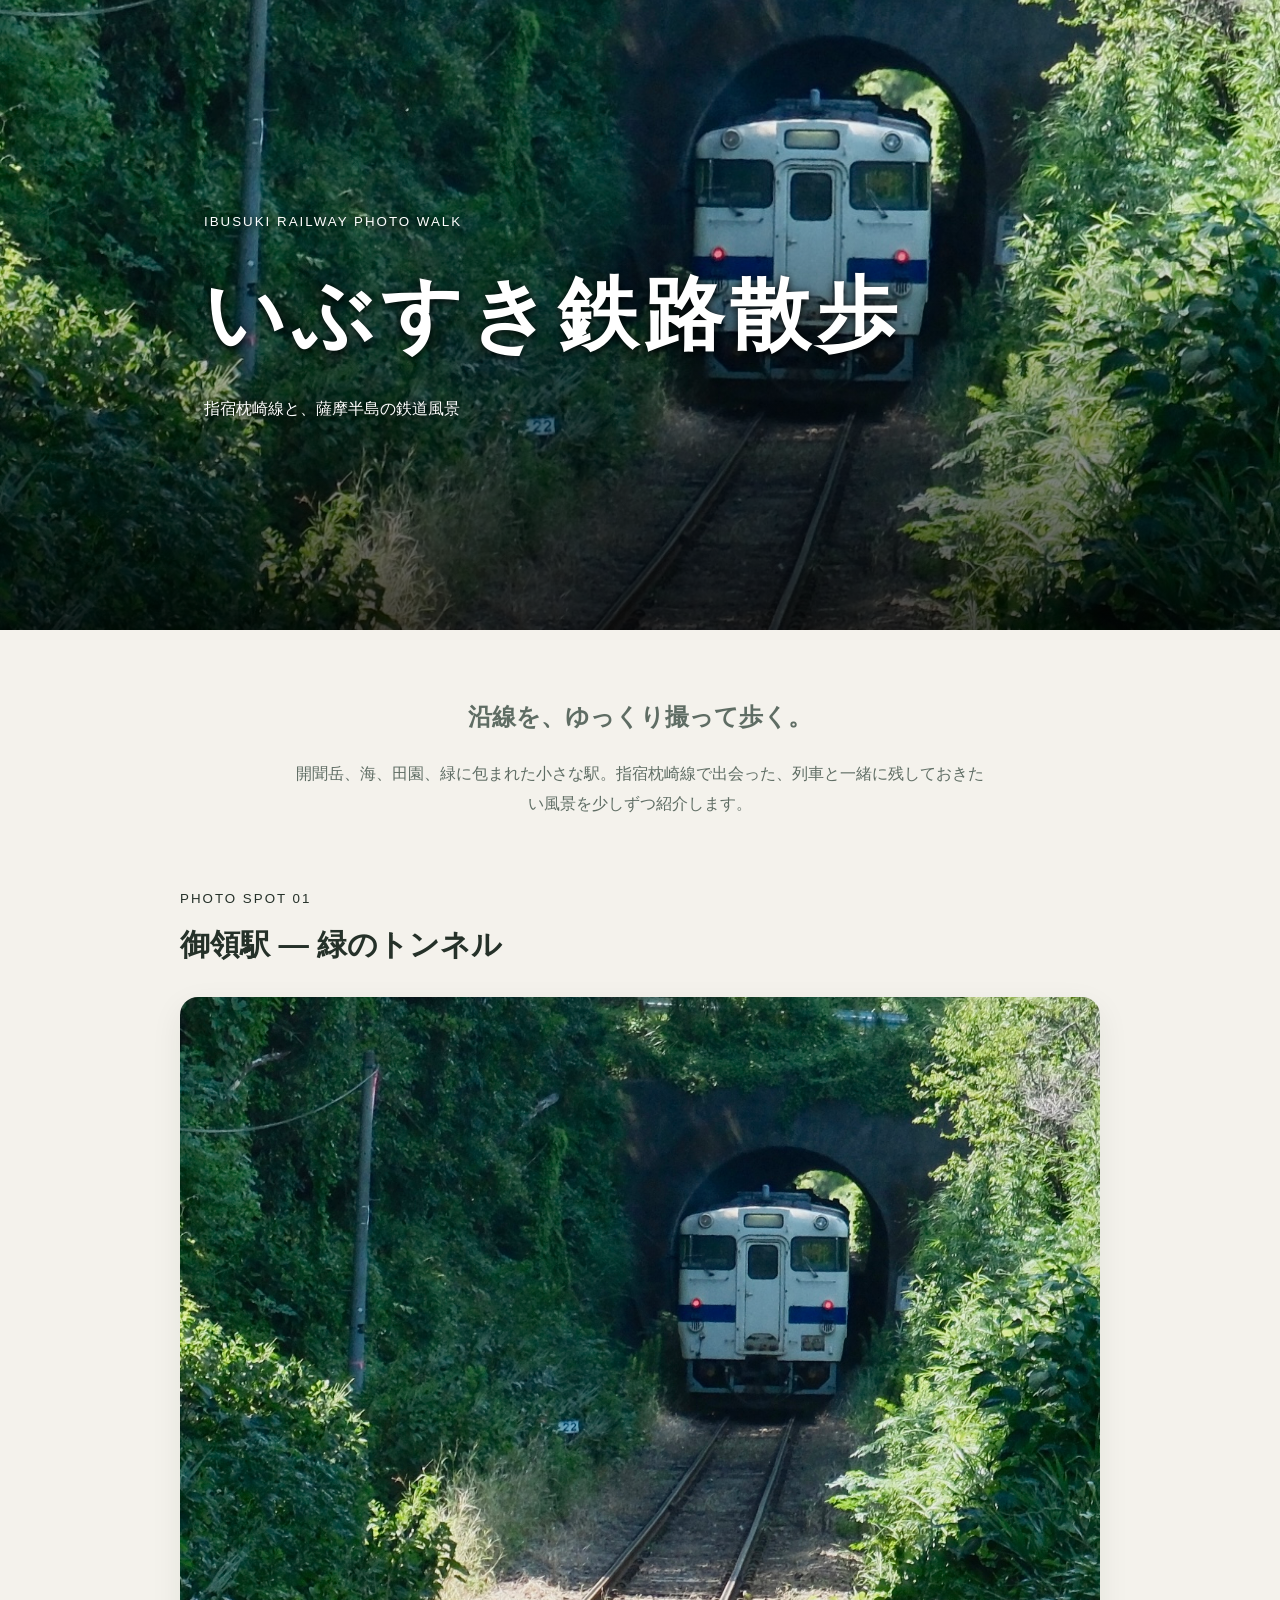
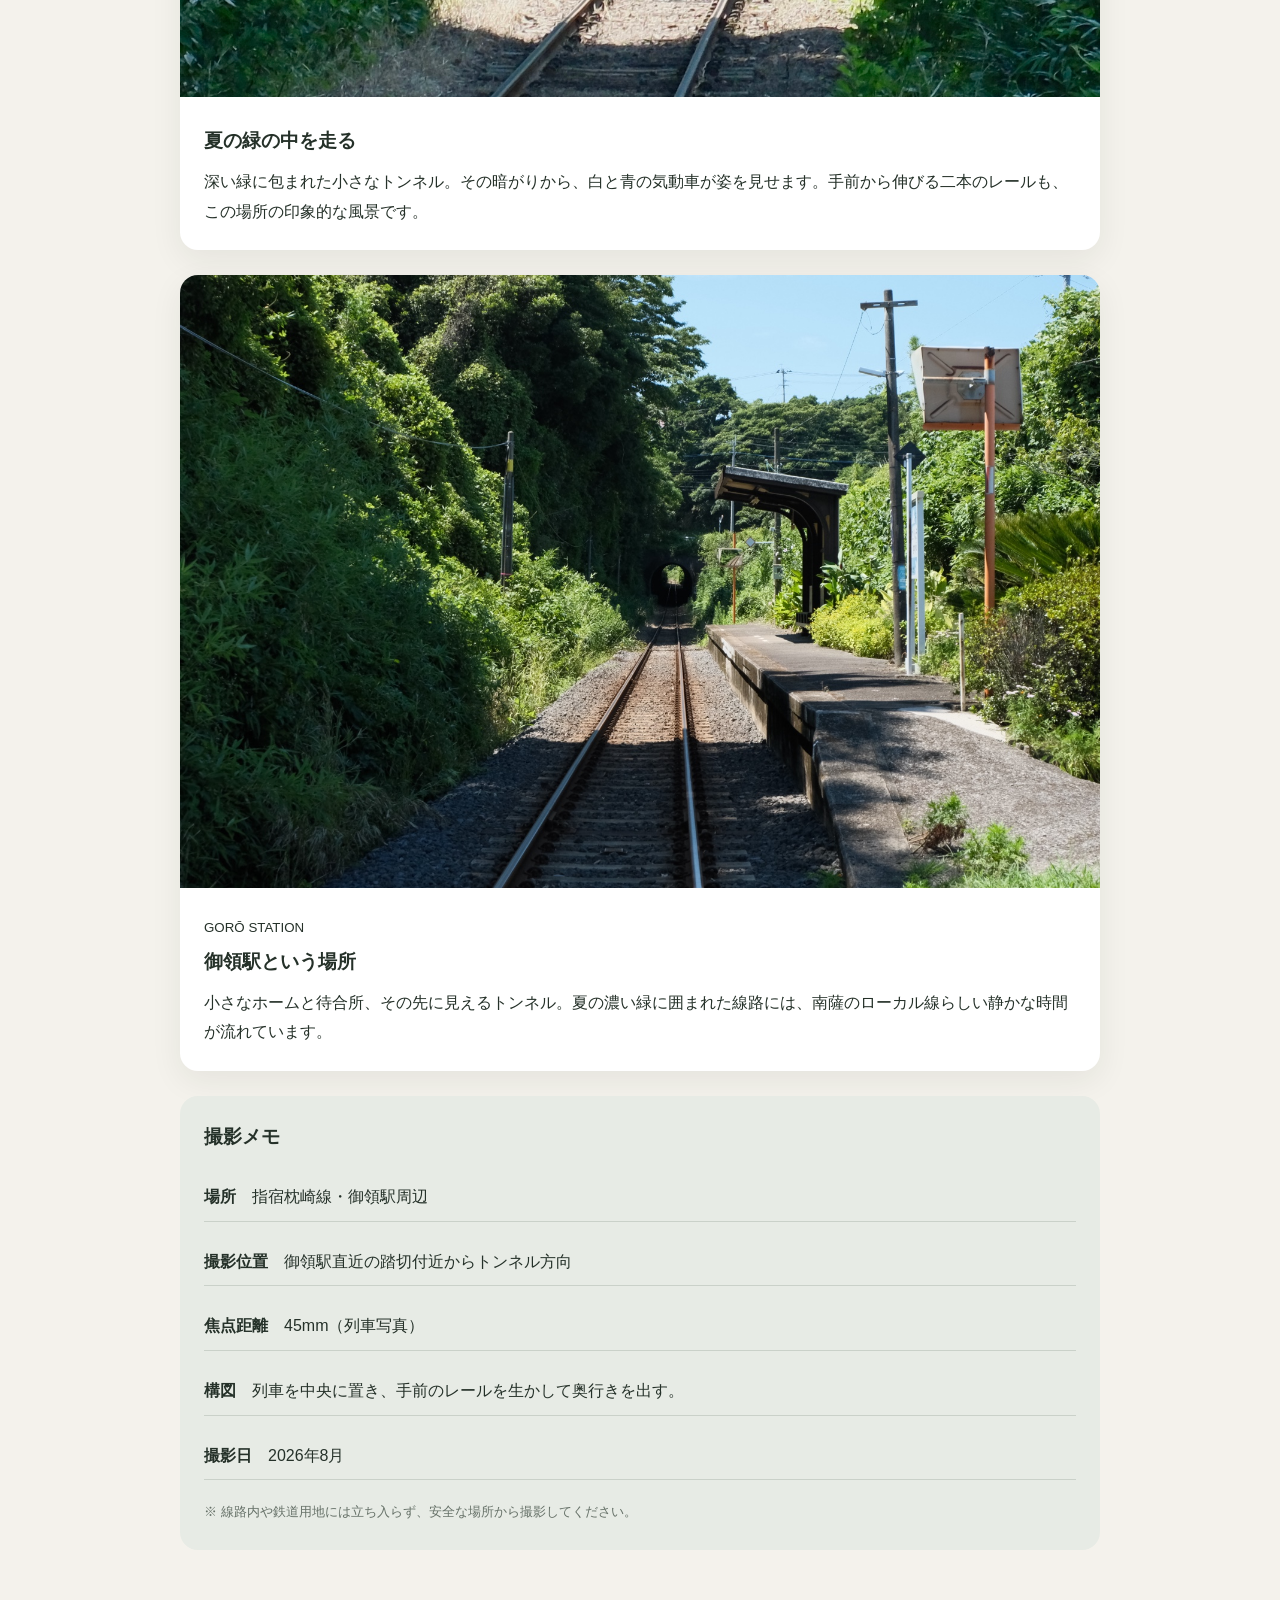
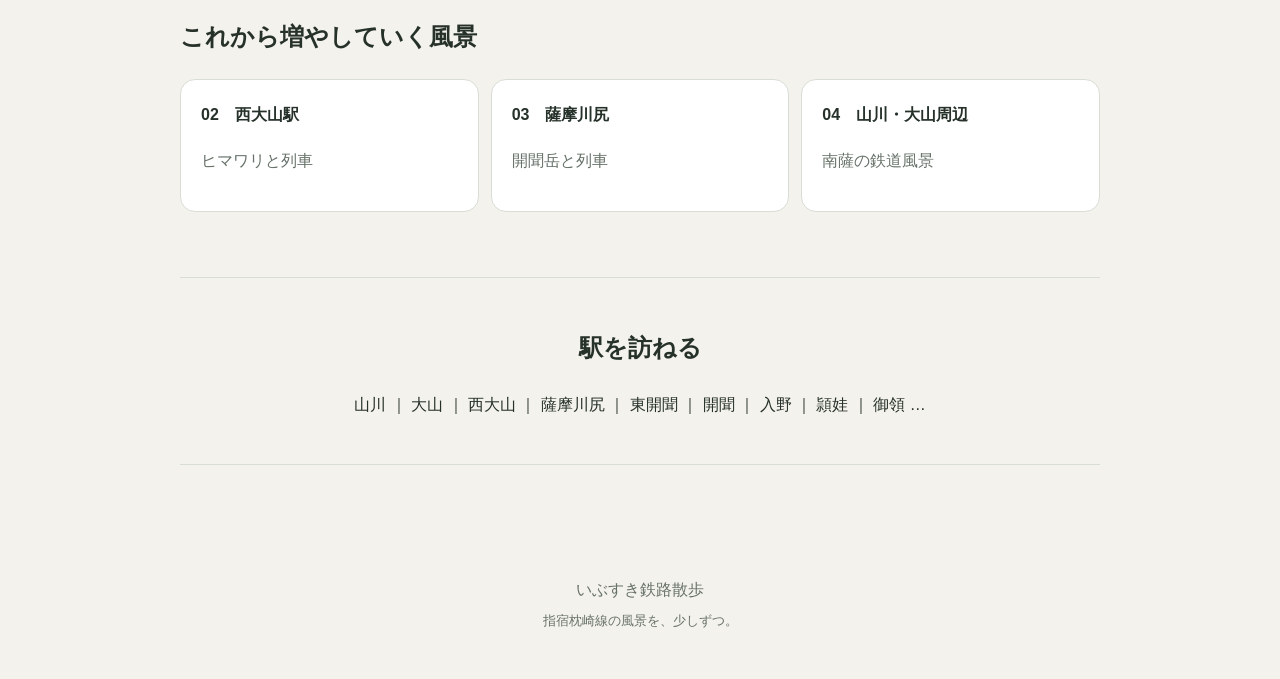
==== index.html @ 8dde0cc9 "Add files via upload" ====
<!doctype html><html lang="ja"><head><meta charset="utf-8"><meta name="viewport" content="width=device-width,initial-scale=1"><title>いぶすき鉄路散歩</title><link rel="stylesheet" href="style.css"></head><body>
<header class="hero"><img src="goryo_green_tunnel.jpeg"><div class="shade"></div><div class="title"><small>IBUSUKI RAILWAY PHOTO WALK</small><h1>いぶすき鉄路散歩</h1><p>指宿枕崎線と、薩摩半島の鉄道風景</p></div></header>
<main><section class="intro"><h2>沿線を、ゆっくり撮って歩く。</h2><p>開聞岳、海、田園、緑に包まれた小さな駅。指宿枕崎線で出会った、列車と一緒に残しておきたい風景を少しずつ紹介します。</p></section>
<section><div class="head"><small>PHOTO SPOT 01</small><h2>御領駅 ― 緑のトンネル</h2></div>
<article class="card"><img src="goryo_green_tunnel.jpeg"><div><h3>夏の緑の中を走る</h3><p>深い緑に包まれた小さなトンネル。その暗がりから、白と青の気動車が姿を見せます。手前から伸びる二本のレールも、この場所の印象的な風景です。</p></div></article>
<article class="card"><img src="goryo_station.jpeg"><div><small>GORŌ STATION</small><h3>御領駅という場所</h3><p>小さなホームと待合所、その先に見えるトンネル。夏の濃い緑に囲まれた線路には、南薩のローカル線らしい静かな時間が流れています。</p></div></article>
<div class="memo"><h3>撮影メモ</h3><p><b>場所</b>　指宿枕崎線・御領駅周辺</p><p><b>撮影位置</b>　御領駅直近の踏切付近からトンネル方向</p><p><b>焦点距離</b>　45mm（列車写真）</p><p><b>構図</b>　列車を中央に置き、手前のレールを生かして奥行きを出す。</p><p><b>撮影日</b>　2026年8月</p><small>※ 線路内や鉄道用地には立ち入らず、安全な場所から撮影してください。</small></div></section>
<section><h2>これから増やしていく風景</h2><div class="grid"><div><b>02　西大山駅</b><p>ヒマワリと列車</p></div><div><b>03　薩摩川尻</b><p>開聞岳と列車</p></div><div><b>04　山川・大山周辺</b><p>南薩の鉄道風景</p></div></div></section>
<section class="stations"><h2>駅を訪ねる</h2><p>山川 ｜ 大山 ｜ 西大山 ｜ 薩摩川尻 ｜ 東開聞 ｜ 開聞 ｜ 入野 ｜ 頴娃 ｜ 御領 …</p></section></main>
<footer>いぶすき鉄路散歩<br><small>指宿枕崎線の風景を、少しずつ。</small></footer></body></html>
---- style.css ----
*{box-sizing:border-box}body{margin:0;background:#f4f2ec;color:#253129;font-family:-apple-system,BlinkMacSystemFont,"Hiragino Sans","Yu Gothic",sans-serif;line-height:1.85}.hero{height:70vh;position:relative;display:flex;align-items:flex-end;overflow:hidden}.hero>img{position:absolute;width:100%;height:100%;object-fit:cover}.shade{position:absolute;inset:0;background:linear-gradient(to top,rgba(0,0,0,.72),transparent 65%)}.title{position:relative;color:white;padding:45px 24px;width:min(920px,100%);margin:auto;text-shadow:0 2px 10px #000}.title h1{font-size:clamp(2.3rem,8vw,5rem);margin:5px 0;letter-spacing:.08em}.title p{margin:0}.title small,.head small{letter-spacing:.15em}main{width:min(920px,calc(100% - 36px));margin:auto}section{margin:65px 0}.intro{text-align:center;max-width:700px;margin-left:auto;margin-right:auto;color:#5f6d64}.head h2{font-size:1.9rem;margin:3px 0 22px}.card{background:white;border-radius:18px;overflow:hidden;margin:25px 0;box-shadow:0 10px 32px #1a2c2012}.card img{width:100%;display:block;max-height:700px;object-fit:cover}.card>div{padding:24px}.card h3{margin:3px 0 8px}.card p{margin:0}.memo{padding:24px;background:#e7ebe5;border-radius:18px}.memo h3{margin-top:0}.memo p{border-bottom:1px solid #cad1c9;padding:9px 0}.memo small{color:#667168}.grid{display:grid;grid-template-columns:repeat(3,1fr);gap:12px}.grid>div{background:#fff;border:1px solid #d8ddd5;border-radius:15px;padding:20px}.grid p{color:#667168}.stations{text-align:center;border-block:1px solid #d8ddd5;padding:28px 15px}footer{text-align:center;color:#667168;padding:45px}@media(max-width:700px){.hero{height:64vh}.grid{grid-template-columns:1fr}section{margin:50px 0}}
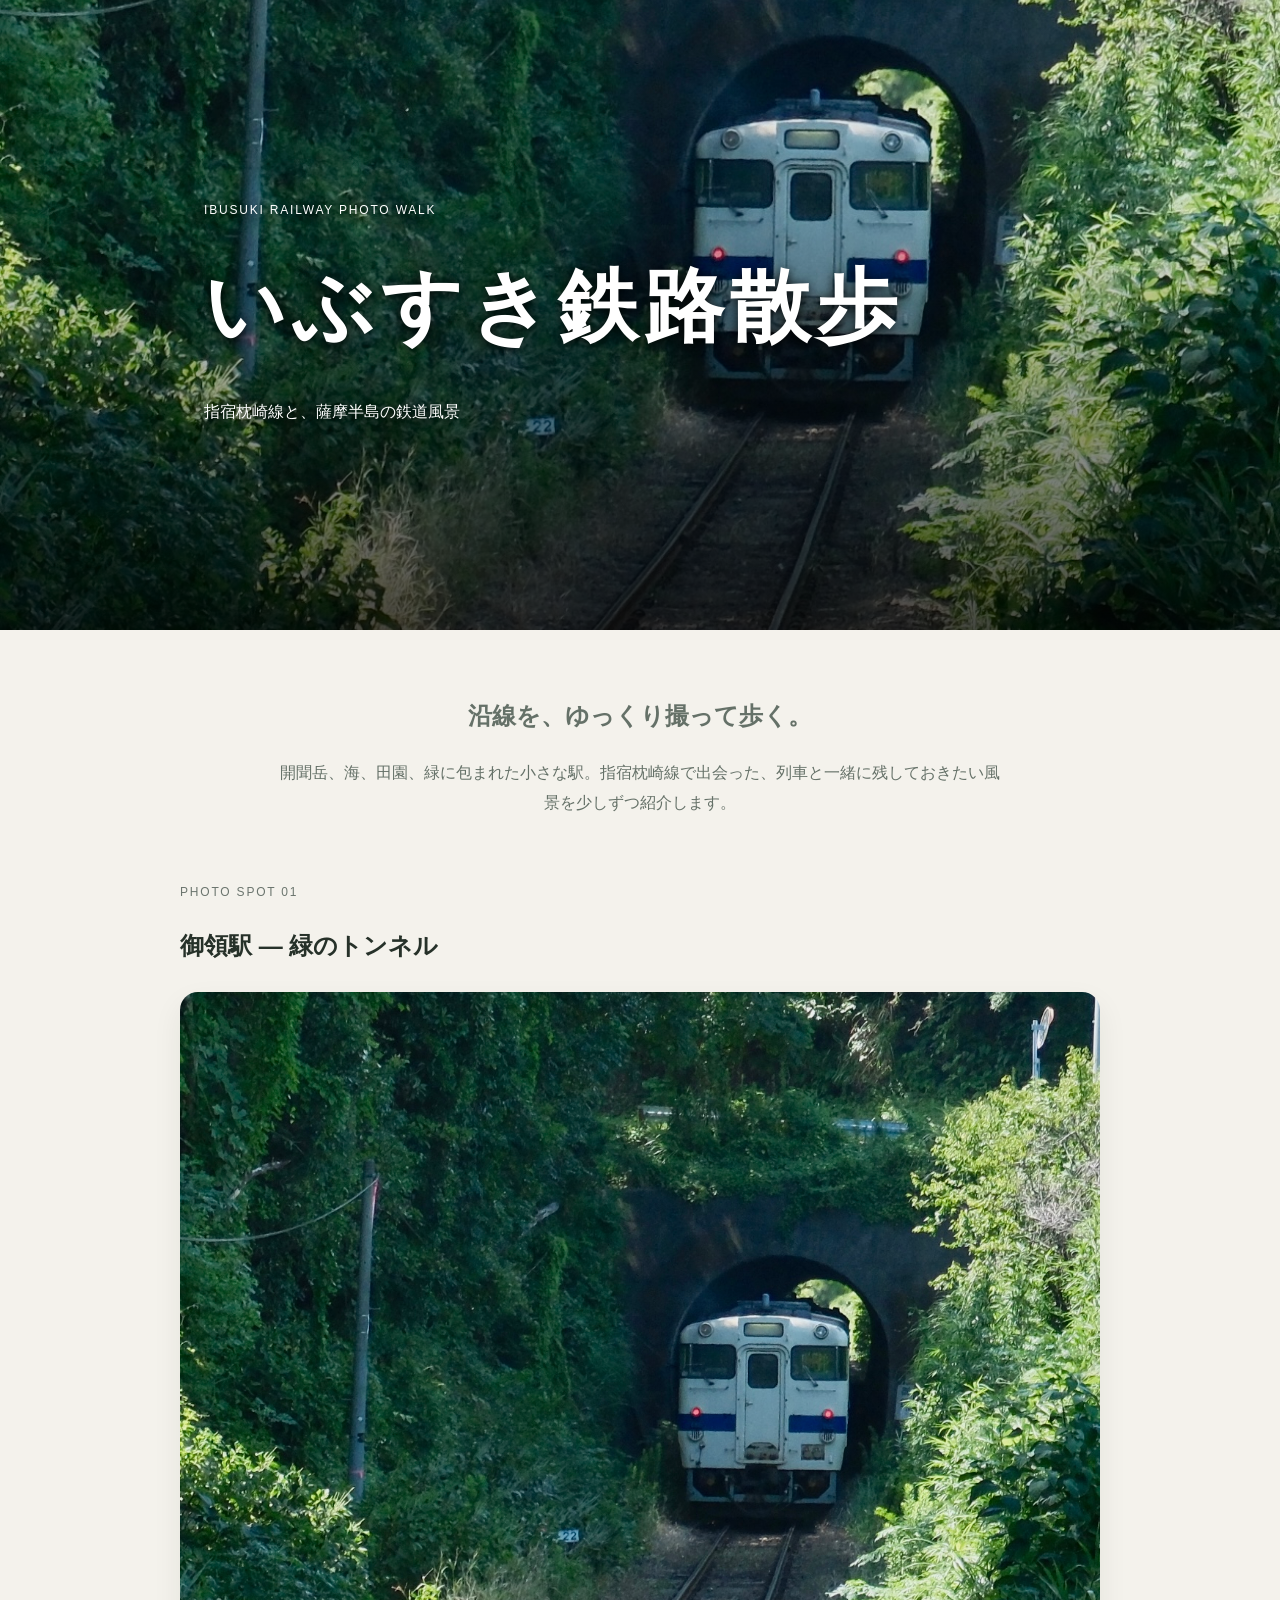
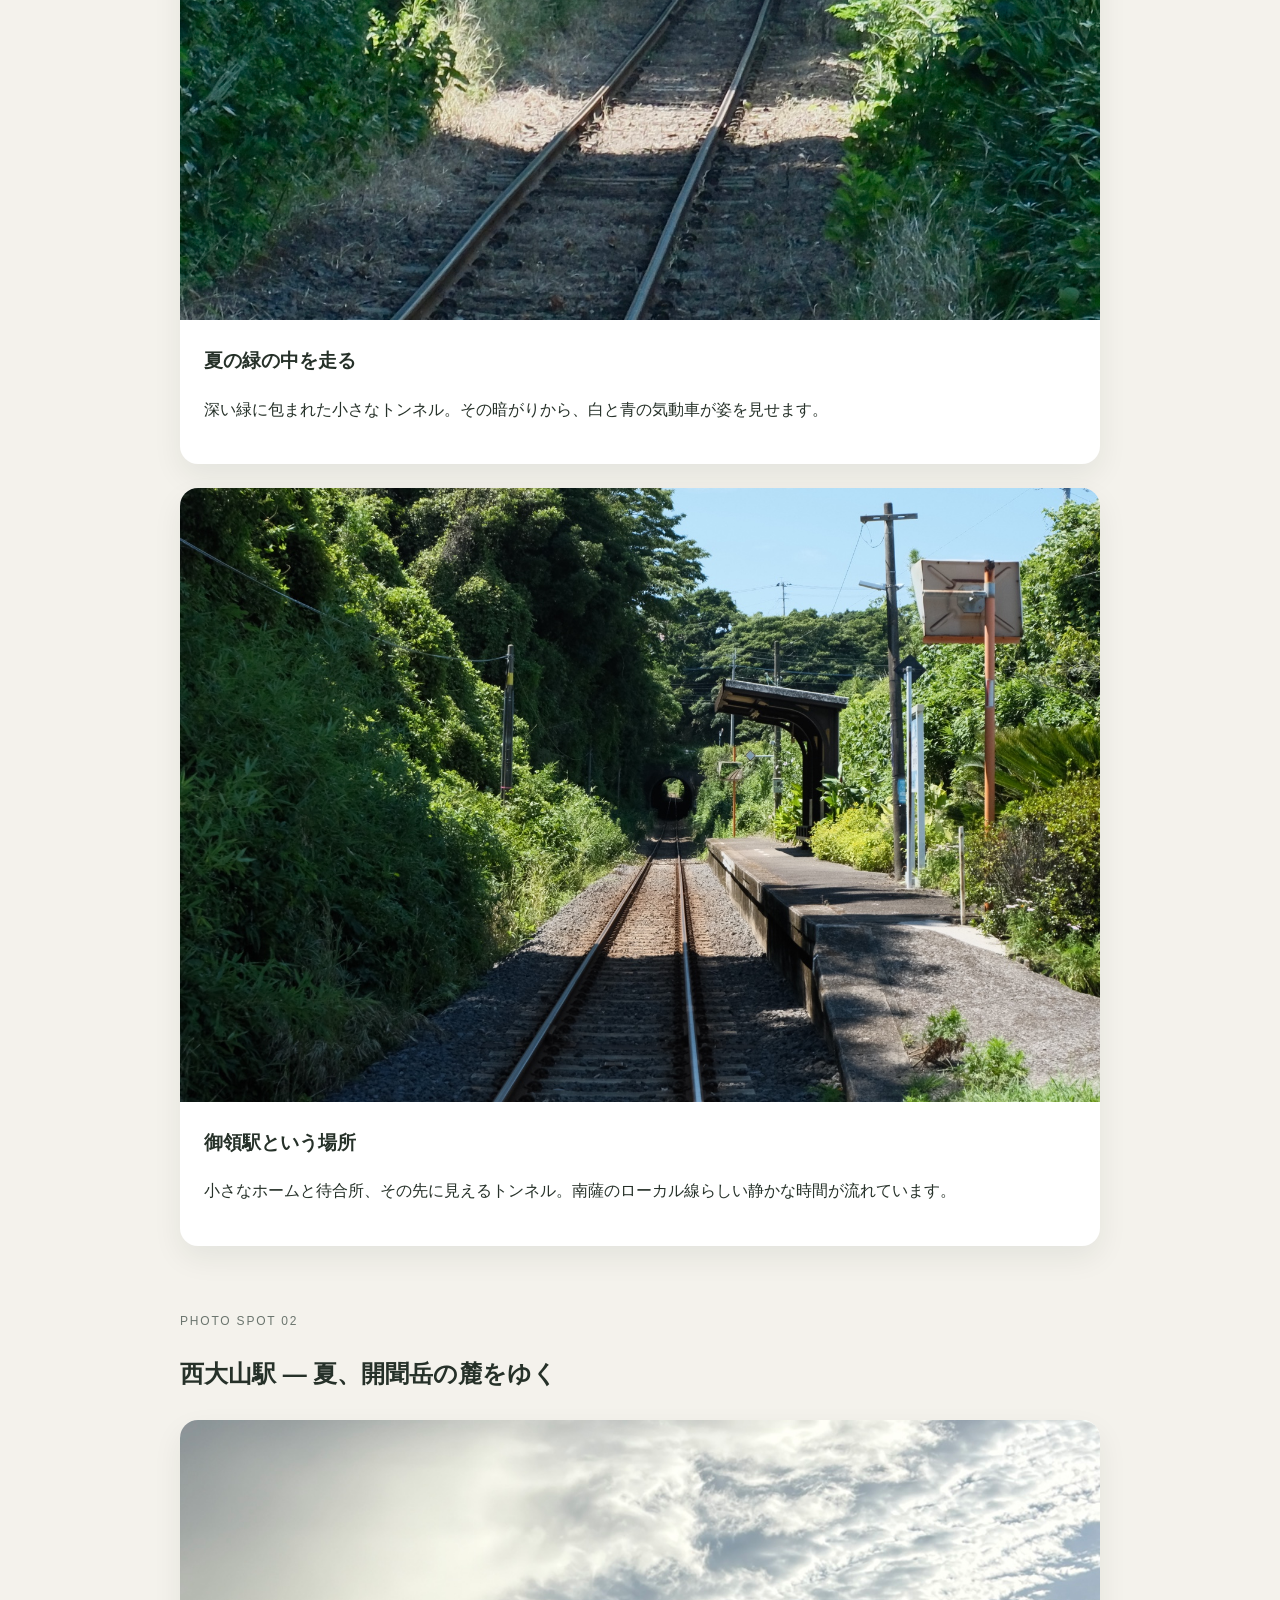
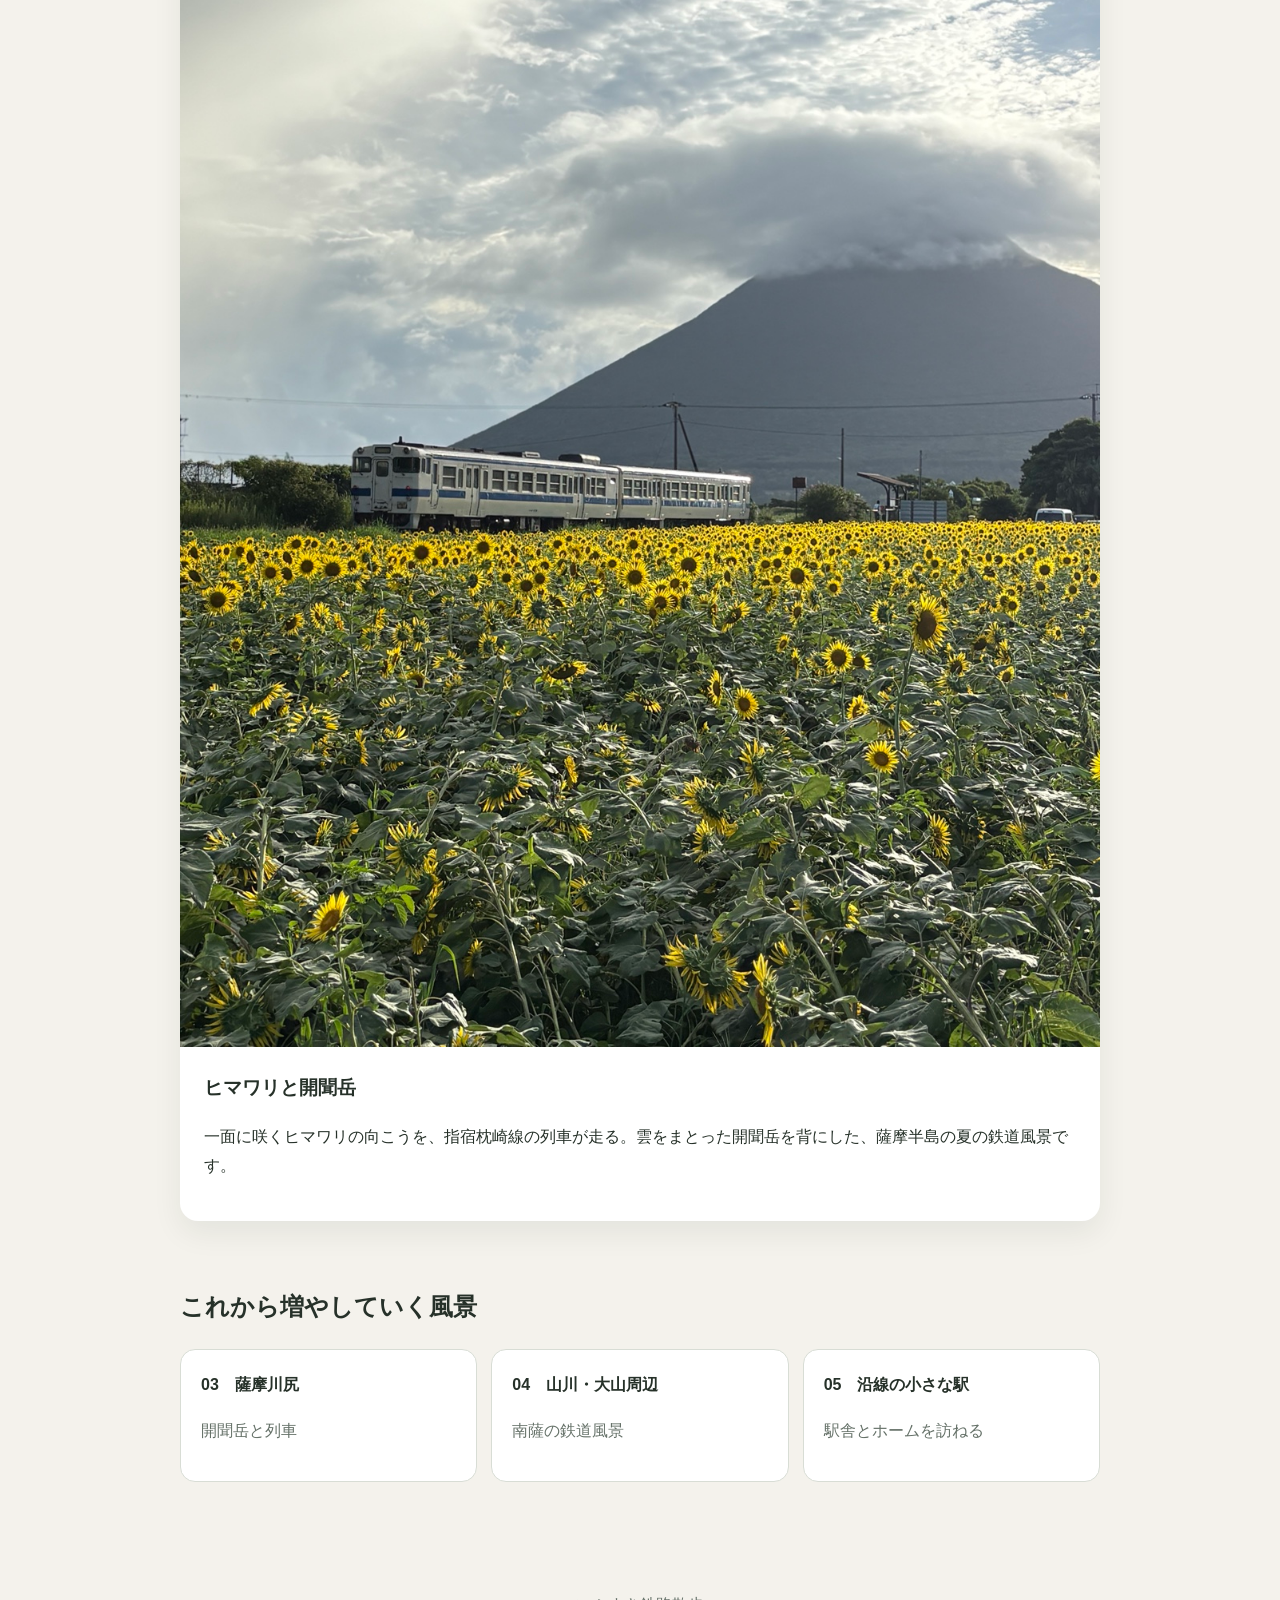
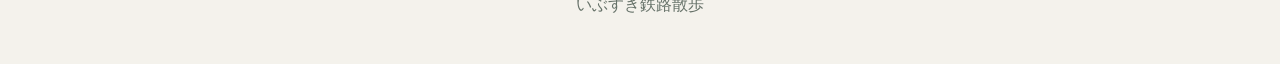
==== commit 5c1f238e: "Add files via upload" ====
--- a/index.html
+++ b/index.html
@@ -1,10 +1,11 @@
 <!doctype html><html lang="ja"><head><meta charset="utf-8"><meta name="viewport" content="width=device-width,initial-scale=1"><title>いぶすき鉄路散歩</title><link rel="stylesheet" href="style.css"></head><body>
-<header class="hero"><img src="goryo_green_tunnel.jpeg"><div class="shade"></div><div class="title"><small>IBUSUKI RAILWAY PHOTO WALK</small><h1>いぶすき鉄路散歩</h1><p>指宿枕崎線と、薩摩半島の鉄道風景</p></div></header>
-<main><section class="intro"><h2>沿線を、ゆっくり撮って歩く。</h2><p>開聞岳、海、田園、緑に包まれた小さな駅。指宿枕崎線で出会った、列車と一緒に残しておきたい風景を少しずつ紹介します。</p></section>
-<section><div class="head"><small>PHOTO SPOT 01</small><h2>御領駅 ― 緑のトンネル</h2></div>
-<article class="card"><img src="goryo_green_tunnel.jpeg"><div><h3>夏の緑の中を走る</h3><p>深い緑に包まれた小さなトンネル。その暗がりから、白と青の気動車が姿を見せます。手前から伸びる二本のレールも、この場所の印象的な風景です。</p></div></article>
-<article class="card"><img src="goryo_station.jpeg"><div><small>GORŌ STATION</small><h3>御領駅という場所</h3><p>小さなホームと待合所、その先に見えるトンネル。夏の濃い緑に囲まれた線路には、南薩のローカル線らしい静かな時間が流れています。</p></div></article>
-<div class="memo"><h3>撮影メモ</h3><p><b>場所</b>　指宿枕崎線・御領駅周辺</p><p><b>撮影位置</b>　御領駅直近の踏切付近からトンネル方向</p><p><b>焦点距離</b>　45mm（列車写真）</p><p><b>構図</b>　列車を中央に置き、手前のレールを生かして奥行きを出す。</p><p><b>撮影日</b>　2026年8月</p><small>※ 線路内や鉄道用地には立ち入らず、安全な場所から撮影してください。</small></div></section>
-<section><h2>これから増やしていく風景</h2><div class="grid"><div><b>02　西大山駅</b><p>ヒマワリと列車</p></div><div><b>03　薩摩川尻</b><p>開聞岳と列車</p></div><div><b>04　山川・大山周辺</b><p>南薩の鉄道風景</p></div></div></section>
-<section class="stations"><h2>駅を訪ねる</h2><p>山川 ｜ 大山 ｜ 西大山 ｜ 薩摩川尻 ｜ 東開聞 ｜ 開聞 ｜ 入野 ｜ 頴娃 ｜ 御領 …</p></section></main>
-<footer>いぶすき鉄路散歩<br><small>指宿枕崎線の風景を、少しずつ。</small></footer></body></html>+<header class="hero"><img src="goryo_green_tunnel.jpeg" alt=""><div class="shade"></div><div class="hero-text"><p class="eyebrow">IBUSUKI RAILWAY PHOTO WALK</p><h1>いぶすき鉄路散歩</h1><p>指宿枕崎線と、薩摩半島の鉄道風景</p></div></header>
+<main>
+<section class="intro"><h2>沿線を、ゆっくり撮って歩く。</h2><p>開聞岳、海、田園、緑に包まれた小さな駅。指宿枕崎線で出会った、列車と一緒に残しておきたい風景を少しずつ紹介します。</p></section>
+<section><p class="tag">PHOTO SPOT 01</p><h2>御領駅 ― 緑のトンネル</h2>
+<article class="card"><img src="goryo_green_tunnel.jpeg"><div><h3>夏の緑の中を走る</h3><p>深い緑に包まれた小さなトンネル。その暗がりから、白と青の気動車が姿を見せます。</p></div></article>
+<article class="card"><img src="goryo_station.jpeg"><div><h3>御領駅という場所</h3><p>小さなホームと待合所、その先に見えるトンネル。南薩のローカル線らしい静かな時間が流れています。</p></div></article></section>
+<section><p class="tag">PHOTO SPOT 02</p><h2>西大山駅 ― 夏、開聞岳の麓をゆく</h2>
+<article class="card"><img src="nishi_oyama_sunflowers.jpeg"><div><h3>ヒマワリと開聞岳</h3><p>一面に咲くヒマワリの向こうを、指宿枕崎線の列車が走る。雲をまとった開聞岳を背にした、薩摩半島の夏の鉄道風景です。</p></div></article></section>
+<section><h2>これから増やしていく風景</h2><div class="grid"><div><b>03　薩摩川尻</b><p>開聞岳と列車</p></div><div><b>04　山川・大山周辺</b><p>南薩の鉄道風景</p></div><div><b>05　沿線の小さな駅</b><p>駅舎とホームを訪ねる</p></div></div></section>
+</main><footer>いぶすき鉄路散歩</footer></body></html>
--- a/style.css
+++ b/style.css
@@ -1 +1 @@
-*{box-sizing:border-box}body{margin:0;background:#f4f2ec;color:#253129;font-family:-apple-system,BlinkMacSystemFont,"Hiragino Sans","Yu Gothic",sans-serif;line-height:1.85}.hero{height:70vh;position:relative;display:flex;align-items:flex-end;overflow:hidden}.hero>img{position:absolute;width:100%;height:100%;object-fit:cover}.shade{position:absolute;inset:0;background:linear-gradient(to top,rgba(0,0,0,.72),transparent 65%)}.title{position:relative;color:white;padding:45px 24px;width:min(920px,100%);margin:auto;text-shadow:0 2px 10px #000}.title h1{font-size:clamp(2.3rem,8vw,5rem);margin:5px 0;letter-spacing:.08em}.title p{margin:0}.title small,.head small{letter-spacing:.15em}main{width:min(920px,calc(100% - 36px));margin:auto}section{margin:65px 0}.intro{text-align:center;max-width:700px;margin-left:auto;margin-right:auto;color:#5f6d64}.head h2{font-size:1.9rem;margin:3px 0 22px}.card{background:white;border-radius:18px;overflow:hidden;margin:25px 0;box-shadow:0 10px 32px #1a2c2012}.card img{width:100%;display:block;max-height:700px;object-fit:cover}.card>div{padding:24px}.card h3{margin:3px 0 8px}.card p{margin:0}.memo{padding:24px;background:#e7ebe5;border-radius:18px}.memo h3{margin-top:0}.memo p{border-bottom:1px solid #cad1c9;padding:9px 0}.memo small{color:#667168}.grid{display:grid;grid-template-columns:repeat(3,1fr);gap:12px}.grid>div{background:#fff;border:1px solid #d8ddd5;border-radius:15px;padding:20px}.grid p{color:#667168}.stations{text-align:center;border-block:1px solid #d8ddd5;padding:28px 15px}footer{text-align:center;color:#667168;padding:45px}@media(max-width:700px){.hero{height:64vh}.grid{grid-template-columns:1fr}section{margin:50px 0}}+*{box-sizing:border-box}body{margin:0;background:#f4f2ec;color:#263129;font-family:-apple-system,BlinkMacSystemFont,"Hiragino Sans","Yu Gothic",sans-serif;line-height:1.85}.hero{position:relative;min-height:70vh;display:flex;align-items:flex-end;overflow:hidden}.hero>img{position:absolute;inset:0;width:100%;height:100%;object-fit:cover}.shade{position:absolute;inset:0;background:linear-gradient(to top,rgba(0,0,0,.7),rgba(0,0,0,.05) 65%)}.hero-text{position:relative;color:white;padding:48px 24px;width:min(920px,100%);margin:auto;text-shadow:0 2px 12px #000}.hero h1{font-size:clamp(2.4rem,8vw,5rem);margin:5px 0;letter-spacing:.08em}.eyebrow,.tag{font-size:.75rem;letter-spacing:.15em}.tag{color:#6b756e}main{width:min(920px,calc(100% - 36px));margin:auto}section{margin:64px 0}.intro{text-align:center;max-width:720px;margin-left:auto;margin-right:auto;color:#657168}.card{background:white;border-radius:18px;overflow:hidden;margin:24px 0;box-shadow:0 12px 30px rgba(20,40,28,.07)}.card img{width:100%;display:block}.card>div{padding:24px}.card h3{margin:0 0 8px}.grid{display:grid;grid-template-columns:repeat(3,1fr);gap:14px}.grid>div{background:white;border:1px solid #d8ddd5;border-radius:15px;padding:20px}.grid p{color:#657168}footer{text-align:center;color:#657168;padding:44px}@media(max-width:700px){.hero{min-height:64vh}.grid{grid-template-columns:1fr}section{margin:50px 0}}
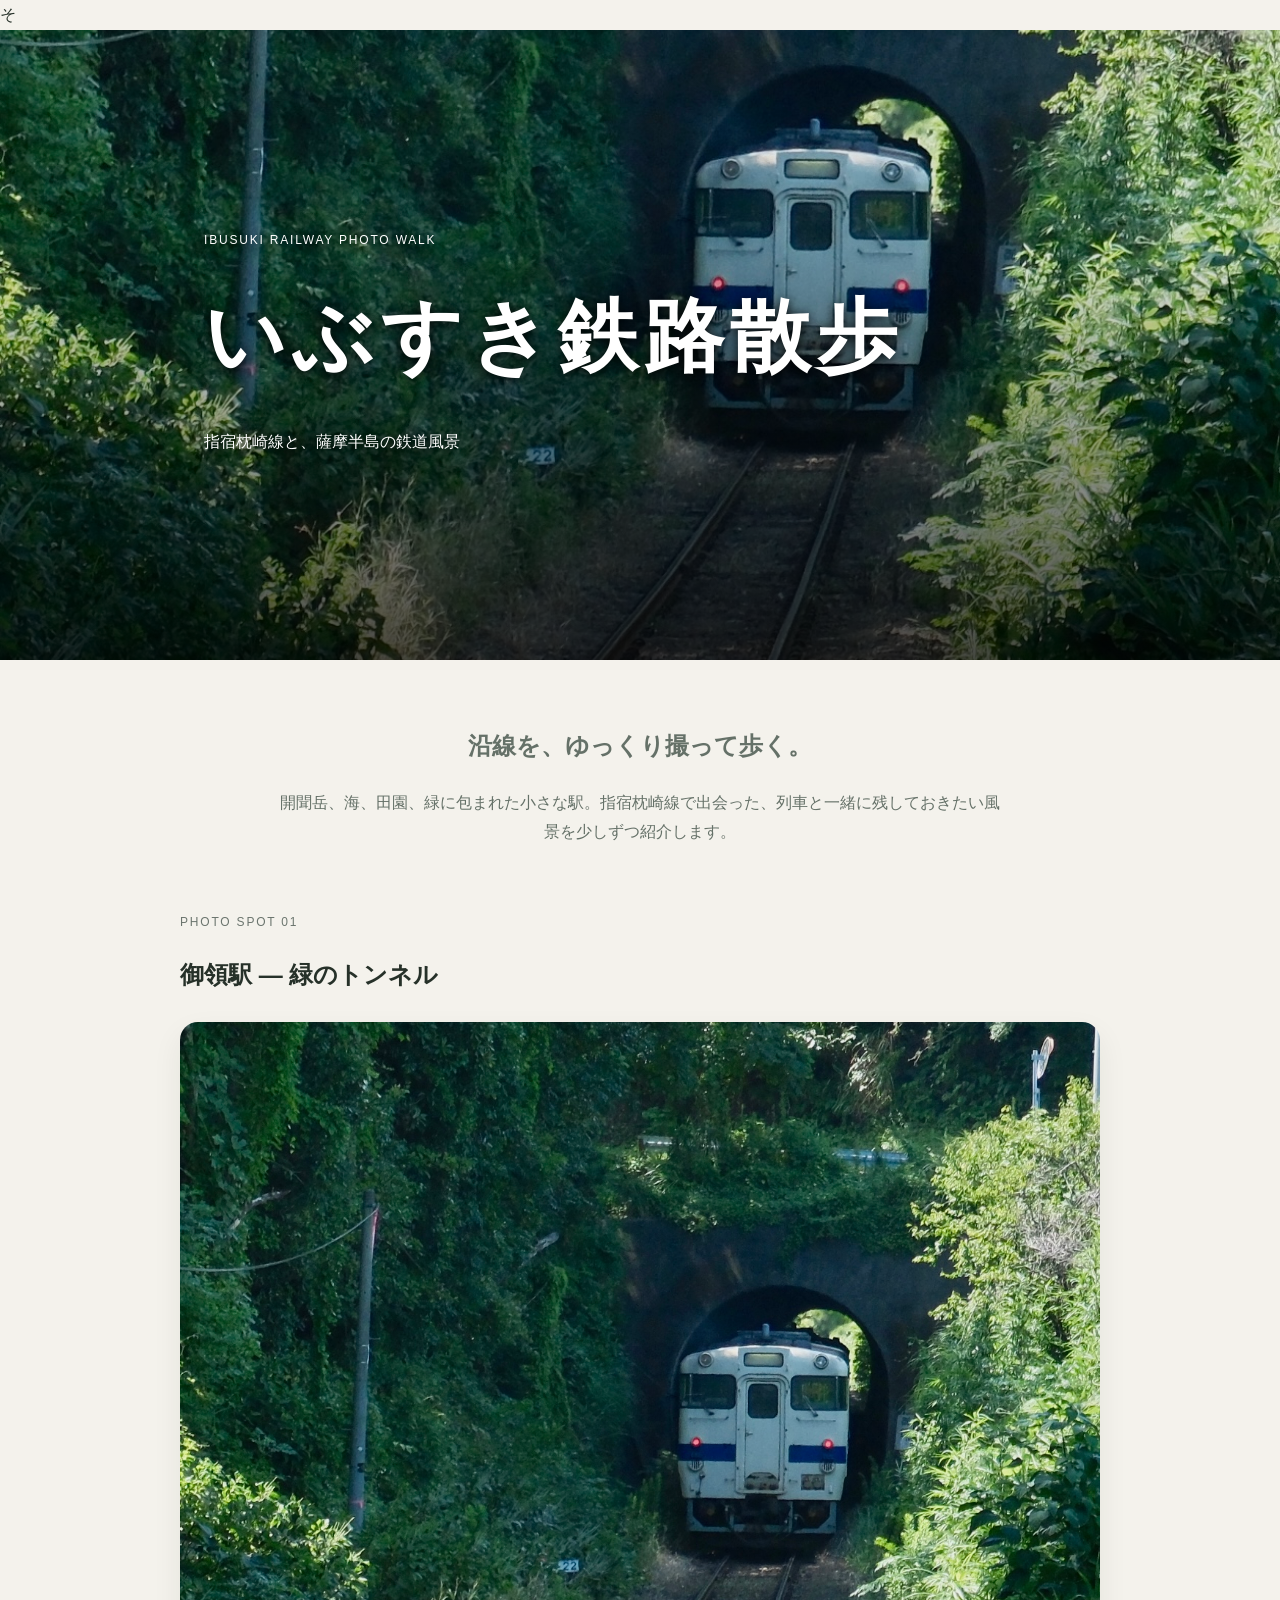
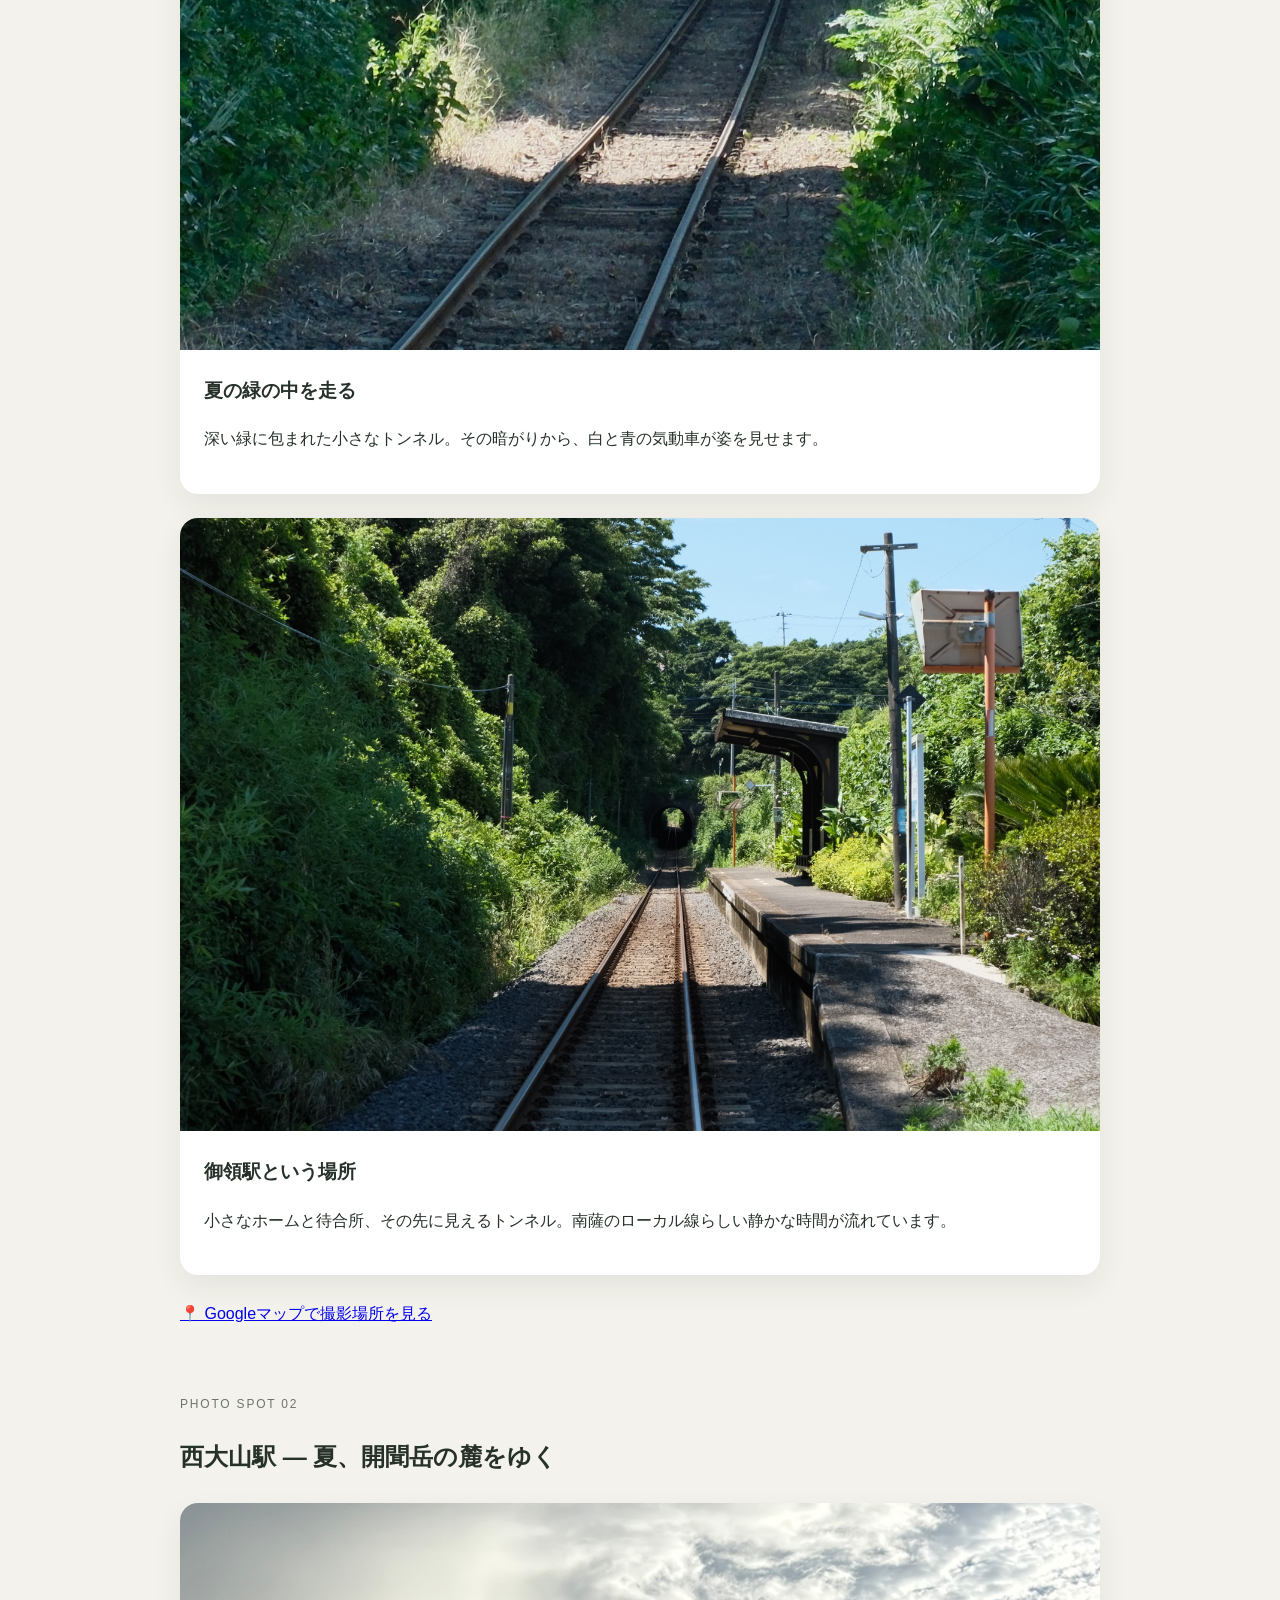
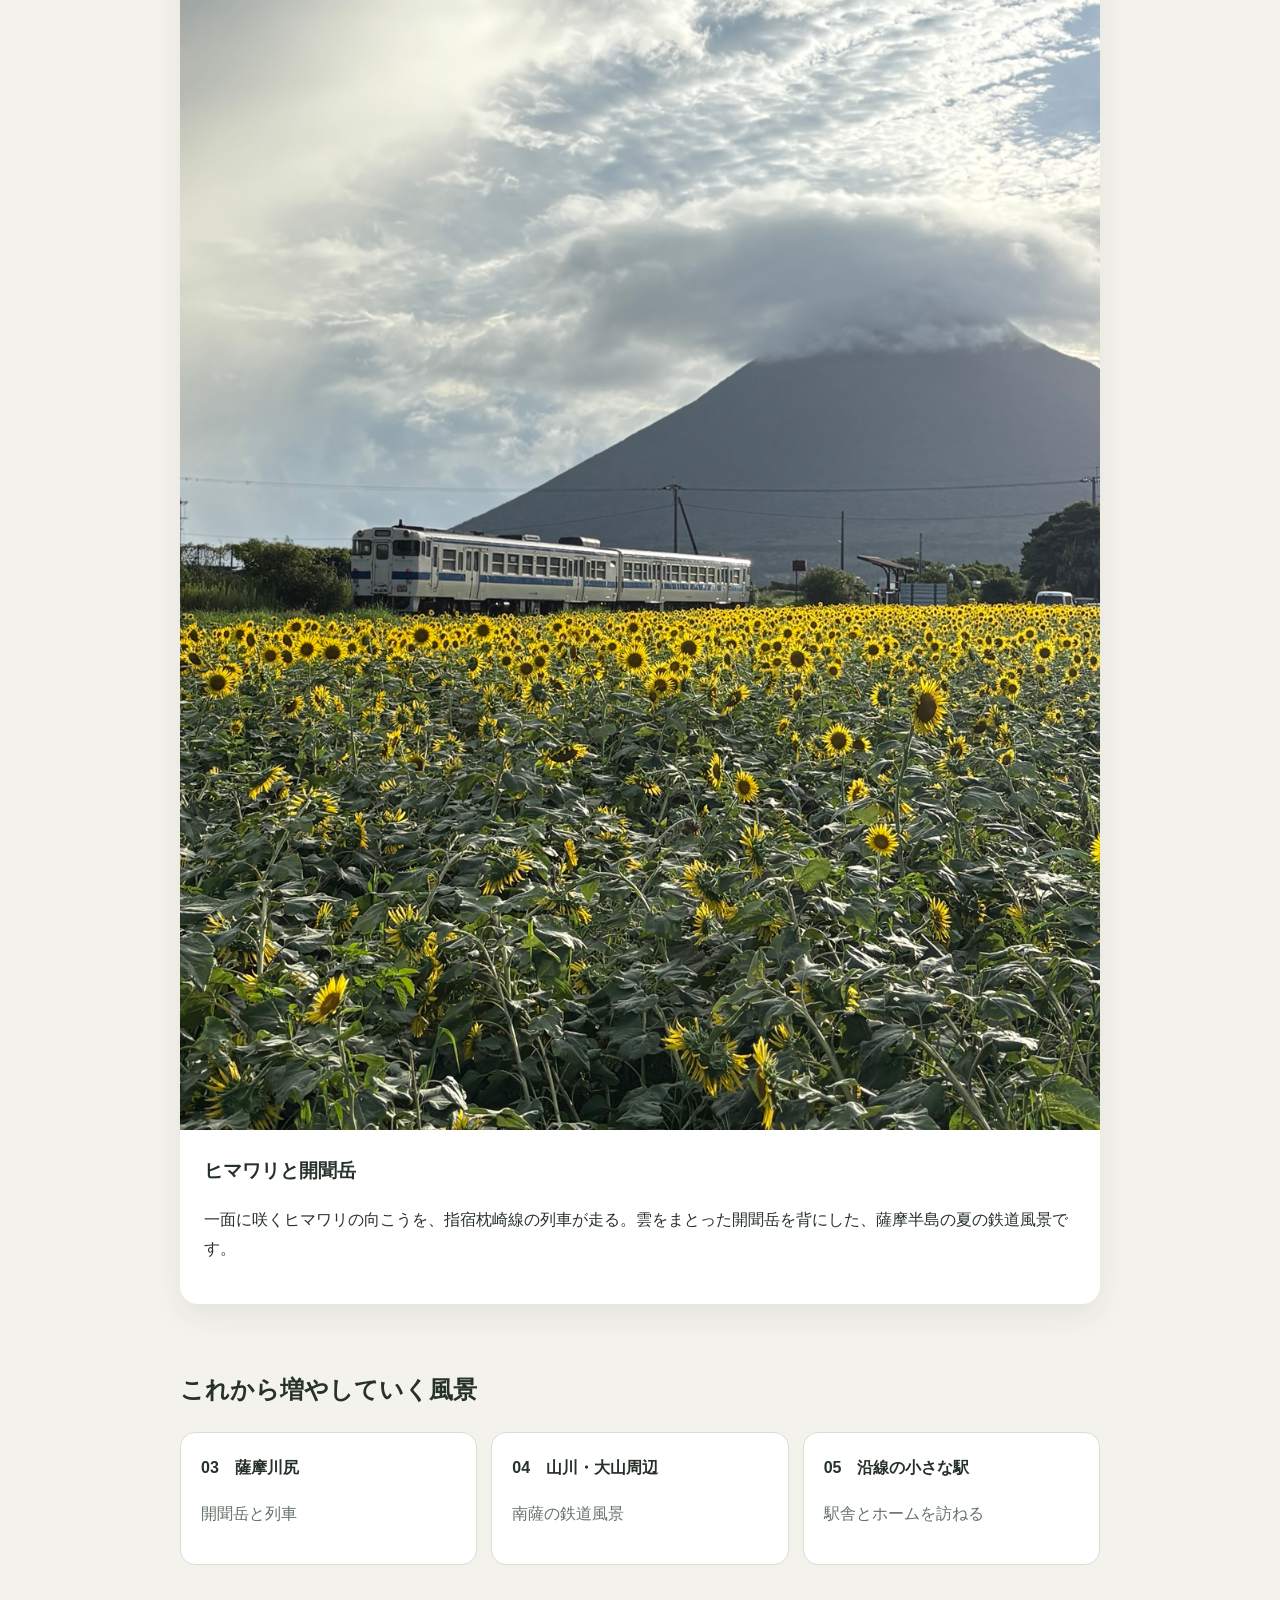
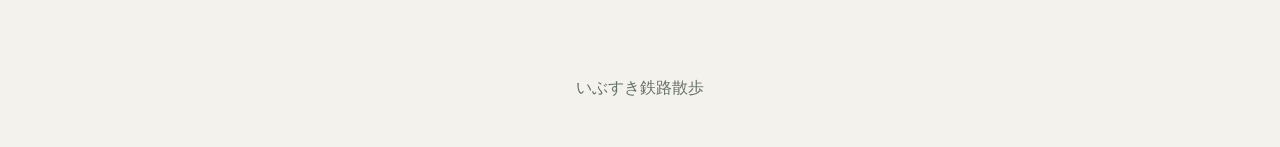
==== commit 364d37ec: "Update index.html" ====
--- a/index.html
+++ b/index.html
@@ -1,11 +1,11 @@
-<!doctype html><html lang="ja"><head><meta charset="utf-8"><meta name="viewport" content="width=device-width,initial-scale=1"><title>いぶすき鉄路散歩</title><link rel="stylesheet" href="style.css"></head><body>
+そ<!doctype html><html lang="ja"><head><meta charset="utf-8"><meta name="viewport" content="width=device-width,initial-scale=1"><title>いぶすき鉄路散歩</title><link rel="stylesheet" href="style.css"></head><body>
 <header class="hero"><img src="goryo_green_tunnel.jpeg" alt=""><div class="shade"></div><div class="hero-text"><p class="eyebrow">IBUSUKI RAILWAY PHOTO WALK</p><h1>いぶすき鉄路散歩</h1><p>指宿枕崎線と、薩摩半島の鉄道風景</p></div></header>
 <main>
 <section class="intro"><h2>沿線を、ゆっくり撮って歩く。</h2><p>開聞岳、海、田園、緑に包まれた小さな駅。指宿枕崎線で出会った、列車と一緒に残しておきたい風景を少しずつ紹介します。</p></section>
 <section><p class="tag">PHOTO SPOT 01</p><h2>御領駅 ― 緑のトンネル</h2>
 <article class="card"><img src="goryo_green_tunnel.jpeg"><div><h3>夏の緑の中を走る</h3><p>深い緑に包まれた小さなトンネル。その暗がりから、白と青の気動車が姿を見せます。</p></div></article>
-<article class="card"><img src="goryo_station.jpeg"><div><h3>御領駅という場所</h3><p>小さなホームと待合所、その先に見えるトンネル。南薩のローカル線らしい静かな時間が流れています。</p></div></article></section>
+<article class="card"><img src="goryo_station.jpeg"><div><h3>御領駅という場所</h3><p>小さなホームと待合所、その先に見えるトンネル。南薩のローカル線らしい静かな時間が流れています。</p></div></article><a href="https://maps.app.goo.gl/k1duzZCLnmcL5jS48?g_st=ic" target="_blank" rel="noopener">📍 Googleマップで撮影場所を見る</a></section>
 <section><p class="tag">PHOTO SPOT 02</p><h2>西大山駅 ― 夏、開聞岳の麓をゆく</h2>
 <article class="card"><img src="nishi_oyama_sunflowers.jpeg"><div><h3>ヒマワリと開聞岳</h3><p>一面に咲くヒマワリの向こうを、指宿枕崎線の列車が走る。雲をまとった開聞岳を背にした、薩摩半島の夏の鉄道風景です。</p></div></article></section>
 <section><h2>これから増やしていく風景</h2><div class="grid"><div><b>03　薩摩川尻</b><p>開聞岳と列車</p></div><div><b>04　山川・大山周辺</b><p>南薩の鉄道風景</p></div><div><b>05　沿線の小さな駅</b><p>駅舎とホームを訪ねる</p></div></div></section>
-</main><footer>いぶすき鉄路散歩</footer></body></html>+</main><footer>いぶすき鉄路散歩</footer></body></html>
